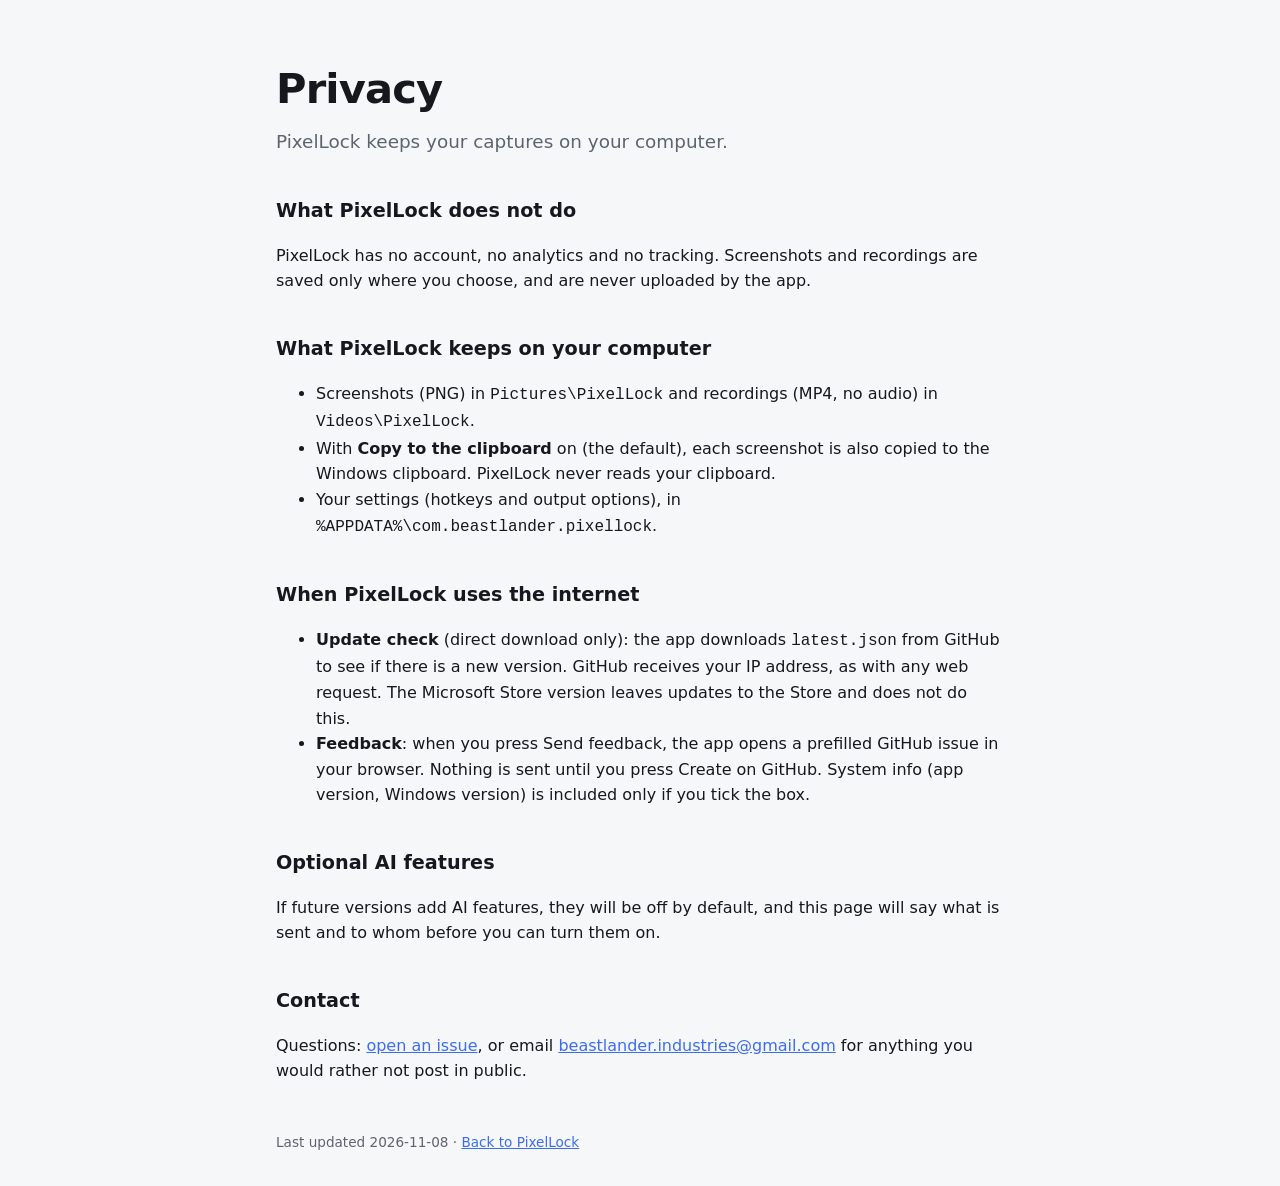
==== docs/privacy.html @ a1a61ee5 "PixelLock public site and feedback form" ====
<!doctype html>
<html lang="en">
  <head>
    <meta charset="utf-8" />
    <meta name="viewport" content="width=device-width, initial-scale=1" />
    <title>PixelLock privacy policy</title>
    <link rel="stylesheet" href="style.css" />
  </head>
  <body>
    <main>
      <h1>Privacy</h1>
      <p class="lead">PixelLock keeps your captures on your computer.</p>

      <h2>What PixelLock does not do</h2>
      <p>
        PixelLock has no account, no analytics and no tracking. Screenshots and recordings are saved
        only where you choose, and are never uploaded by the app.
      </p>

      <h2>What PixelLock keeps on your computer</h2>
      <ul>
        <li>Screenshots (PNG) in <code>Pictures\PixelLock</code> and recordings (MP4, no audio) in <code>Videos\PixelLock</code>.</li>
        <li>
          With <strong>Copy to the clipboard</strong> on (the default), each screenshot is also copied to
          the Windows clipboard. PixelLock never reads your clipboard.
        </li>
        <li>Your settings (hotkeys and output options), in <code>%APPDATA%\com.beastlander.pixellock</code>.</li>
      </ul>

      <h2>When PixelLock uses the internet</h2>
      <ul>
        <li>
          <strong>Update check</strong> (direct download only): the app downloads
          <code>latest.json</code> from GitHub to see if there is a new version. GitHub receives your
          IP address, as with any web request. The Microsoft Store version leaves updates to the
          Store and does not do this.
        </li>
        <li>
          <strong>Feedback</strong>: when you press Send feedback, the app opens a prefilled GitHub
          issue in your browser. Nothing is sent until you press Create on GitHub. System info (app
          version, Windows version) is included only if you tick the box.
        </li>
      </ul>

      <h2>Optional AI features</h2>
      <p>
        If future versions add AI features, they will be off by default, and this page will say what
        is sent and to whom before you can turn them on.
      </p>

      <h2>Contact</h2>
      <p>
        Questions: <a href="https://github.com/Beastlander/pixellock-public/issues/new/choose">open an issue</a>,
        or email <a href="mailto:beastlander.industries@gmail.com">beastlander.industries@gmail.com</a>
        for anything you would rather not post in public.
      </p>

      <footer>Last updated 2026-11-08 · <a href="./">Back to PixelLock</a></footer>
    </main>
  </body>
</html>
---- docs/style.css ----
:root {
  --bg: #f6f7f9;
  --surface: #ffffff;
  --text: #16181d;
  --muted: #5d6470;
  --border: #e2e5ea;
  --accent: #3b6cf6;
  --on-accent: #ffffff;
  color-scheme: light;
}
@media (prefers-color-scheme: dark) {
  :root {
    --bg: #15171b;
    --surface: #1e2126;
    --text: #eceef2;
    --muted: #9aa1ad;
    --border: #2c3038;
    --accent: #7b9dff;
    --on-accent: #10131a;
    color-scheme: dark;
  }
}
* { box-sizing: border-box; }
body {
  margin: 0;
  background: var(--bg);
  color: var(--text);
  font: 16px/1.6 "Segoe UI", system-ui, -apple-system, sans-serif;
}
main { max-width: 760px; margin: 0 auto; padding: 56px 16px 40px; }
h1 { font-size: 2.6rem; margin: 0 0 4px; letter-spacing: -0.02em; }
h2 { font-size: 1.2rem; margin: 40px 0 8px; }
.lead { color: var(--muted); font-size: 1.15rem; margin: 0 0 28px; }
.actions { display: flex; flex-wrap: wrap; gap: 12px; align-items: center; }
.button {
  display: inline-block;
  padding: 11px 20px;
  border-radius: 10px;
  font-weight: 600;
  text-decoration: none;
  border: 1px solid var(--accent);
}
.button.primary { background: var(--accent); color: var(--on-accent); }
.button.ghost { color: var(--text); border-color: var(--border); }
.button.ghost:hover { border-color: var(--accent); color: var(--accent); }
.meta { color: var(--muted); font-size: 0.9rem; margin-top: 10px; }
.card {
  background: var(--surface);
  border: 1px solid var(--border);
  border-radius: 12px;
  padding: 16px 20px;
  margin-top: 16px;
}
a { color: var(--accent); }
footer { color: var(--muted); font-size: 0.85rem; margin-top: 48px; }
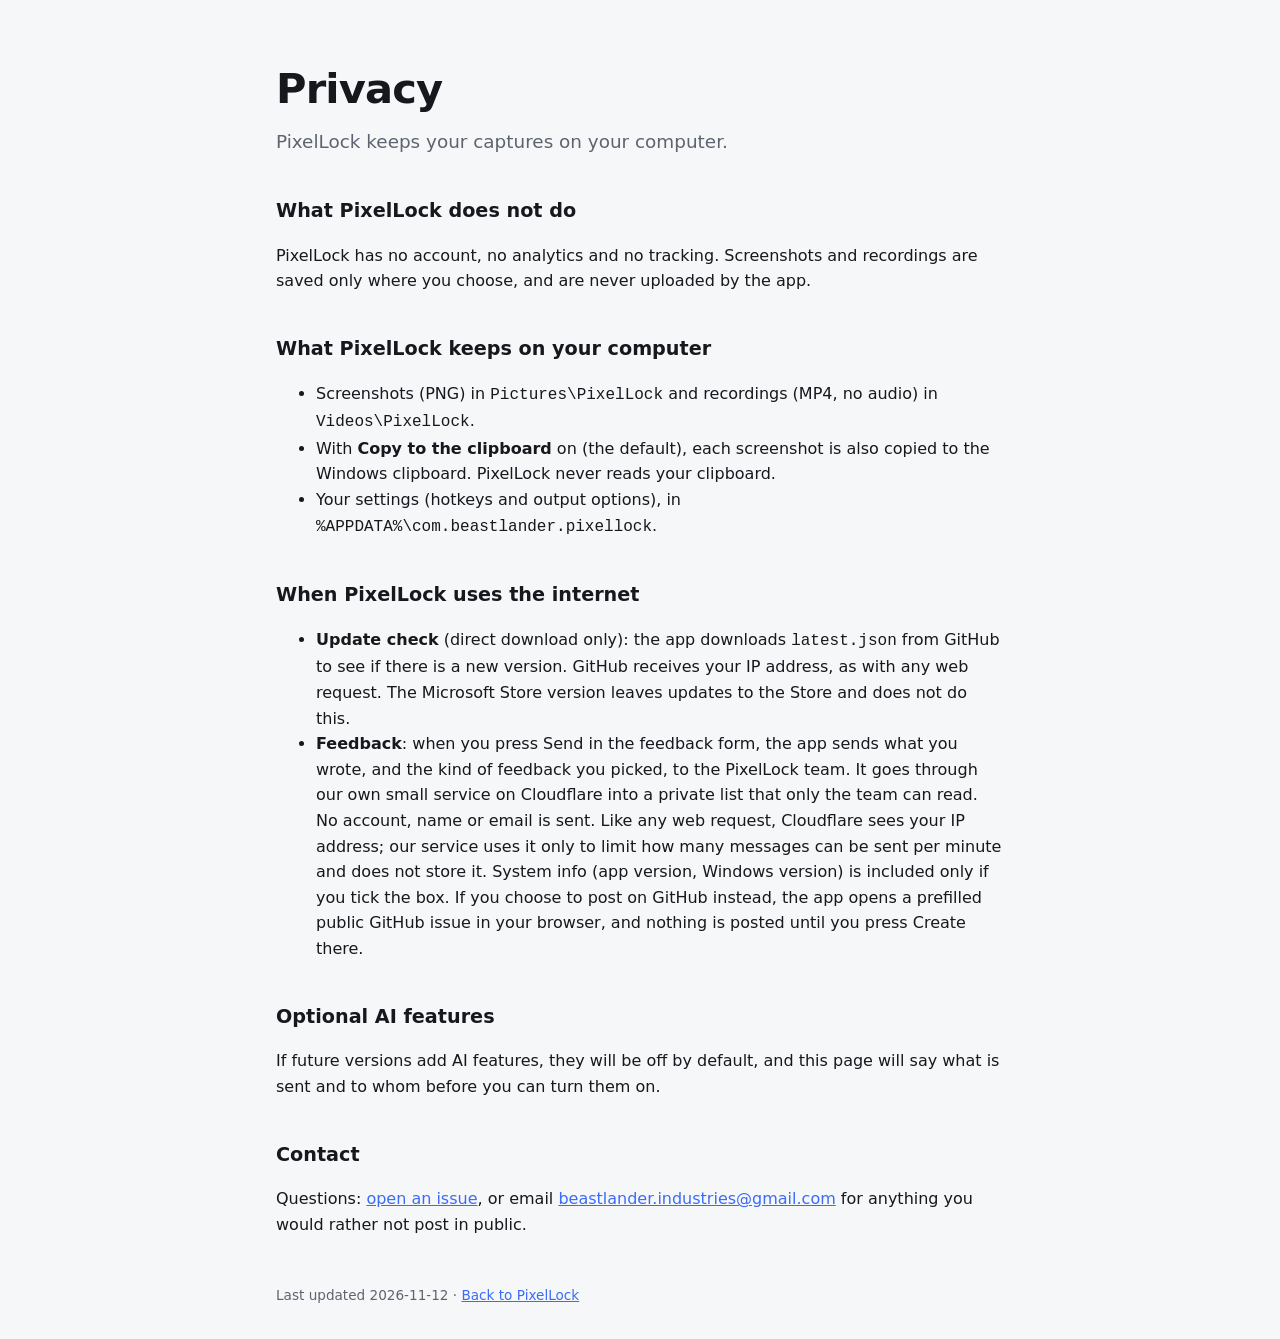
==== commit f8dda2b0: "Privacy policy: anonymous private feedback The app's feedback form now sends to the PixelLock team t" ====
--- a/docs/privacy.html
+++ b/docs/privacy.html
@@ -36,9 +36,14 @@
           Store and does not do this.
         </li>
         <li>
-          <strong>Feedback</strong>: when you press Send feedback, the app opens a prefilled GitHub
-          issue in your browser. Nothing is sent until you press Create on GitHub. System info (app
-          version, Windows version) is included only if you tick the box.
+          <strong>Feedback</strong>: when you press Send in the feedback form, the app sends what you
+          wrote, and the kind of feedback you picked, to the PixelLock team. It goes through our own
+          small service on Cloudflare into a private list that only the team can read. No account,
+          name or email is sent. Like any web request, Cloudflare sees your IP address; our service
+          uses it only to limit how many messages can be sent per minute and does not store it.
+          System info (app version, Windows version) is included only if you tick the box. If you
+          choose to post on GitHub instead, the app opens a prefilled public GitHub issue in your
+          browser, and nothing is posted until you press Create there.
         </li>
       </ul>
 
@@ -55,7 +60,7 @@
         for anything you would rather not post in public.
       </p>
 
-      <footer>Last updated 2026-11-08 · <a href="./">Back to PixelLock</a></footer>
+      <footer>Last updated 2026-11-12 · <a href="./">Back to PixelLock</a></footer>
     </main>
   </body>
 </html>
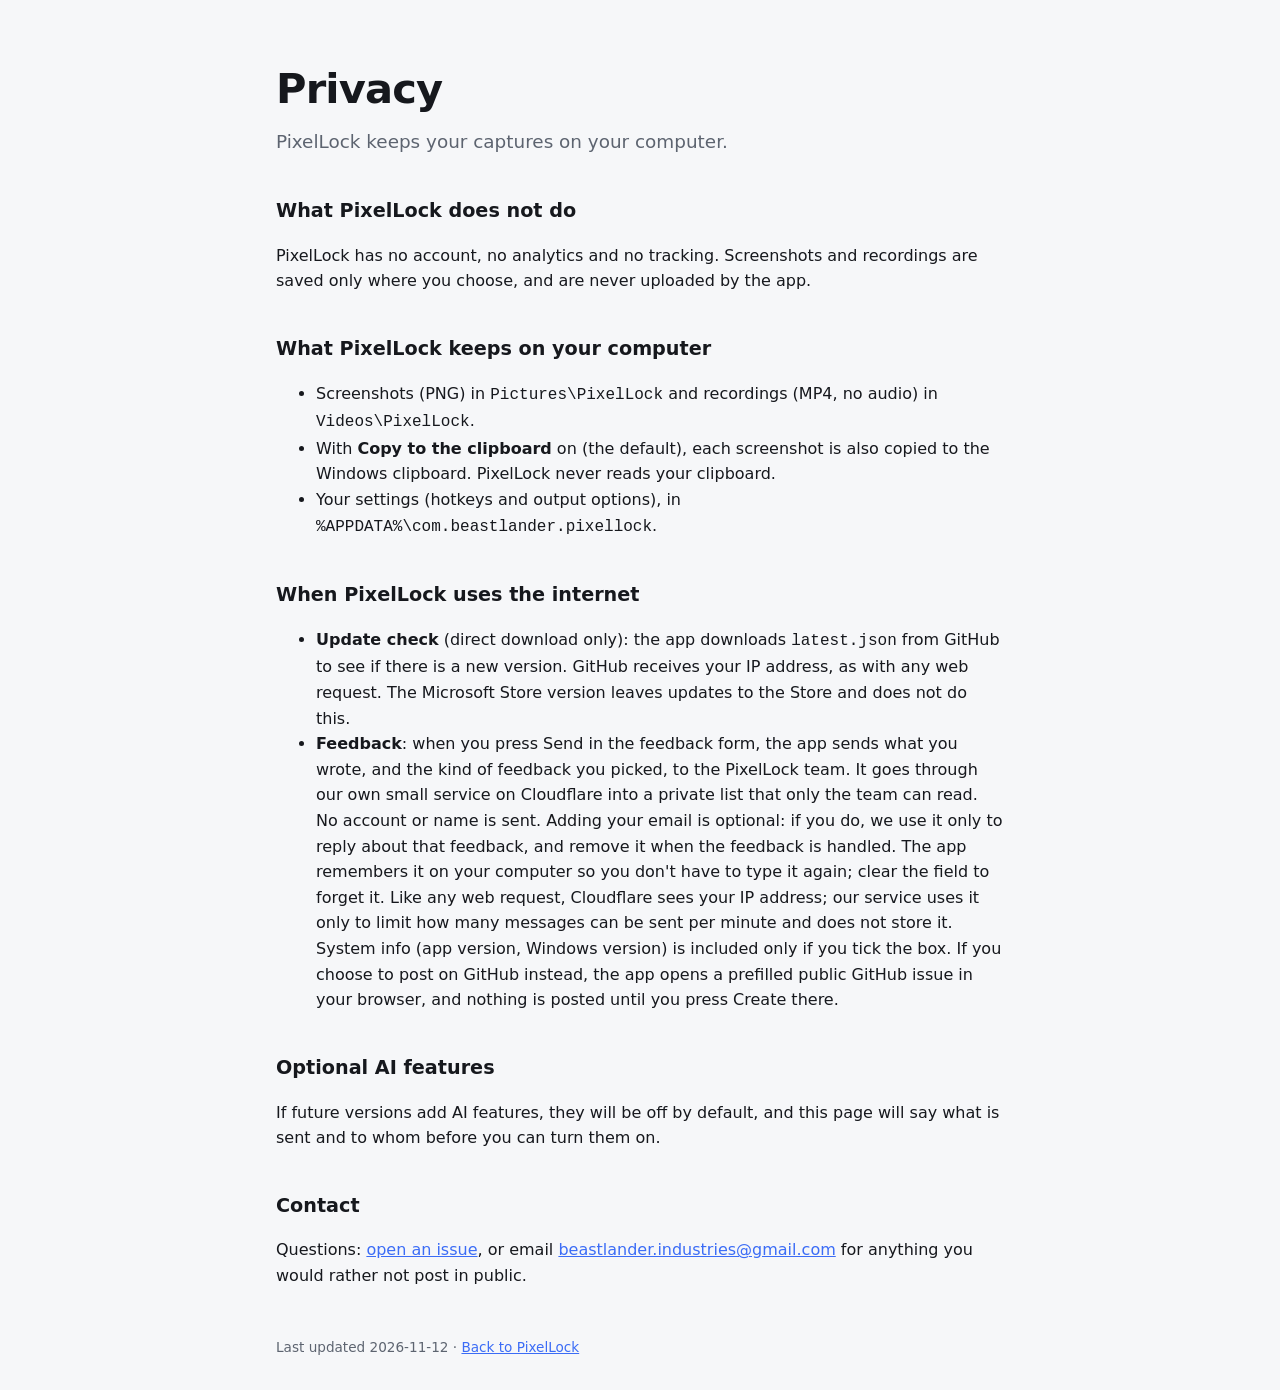
==== commit 6a1a5a73: "Privacy policy: optional reply email in feedback Co-Authored-By: Claude Opus 5.5 <noreply@anthropic." ====
--- a/docs/privacy.html
+++ b/docs/privacy.html
@@ -38,8 +38,10 @@
         <li>
           <strong>Feedback</strong>: when you press Send in the feedback form, the app sends what you
           wrote, and the kind of feedback you picked, to the PixelLock team. It goes through our own
-          small service on Cloudflare into a private list that only the team can read. No account,
-          name or email is sent. Like any web request, Cloudflare sees your IP address; our service
+          small service on Cloudflare into a private list that only the team can read. No account
+          or name is sent. Adding your email is optional: if you do, we use it only to reply about
+          that feedback, and remove it when the feedback is handled. The app remembers it on your
+          computer so you don't have to type it again; clear the field to forget it. Like any web request, Cloudflare sees your IP address; our service
           uses it only to limit how many messages can be sent per minute and does not store it.
           System info (app version, Windows version) is included only if you tick the box. If you
           choose to post on GitHub instead, the app opens a prefilled public GitHub issue in your
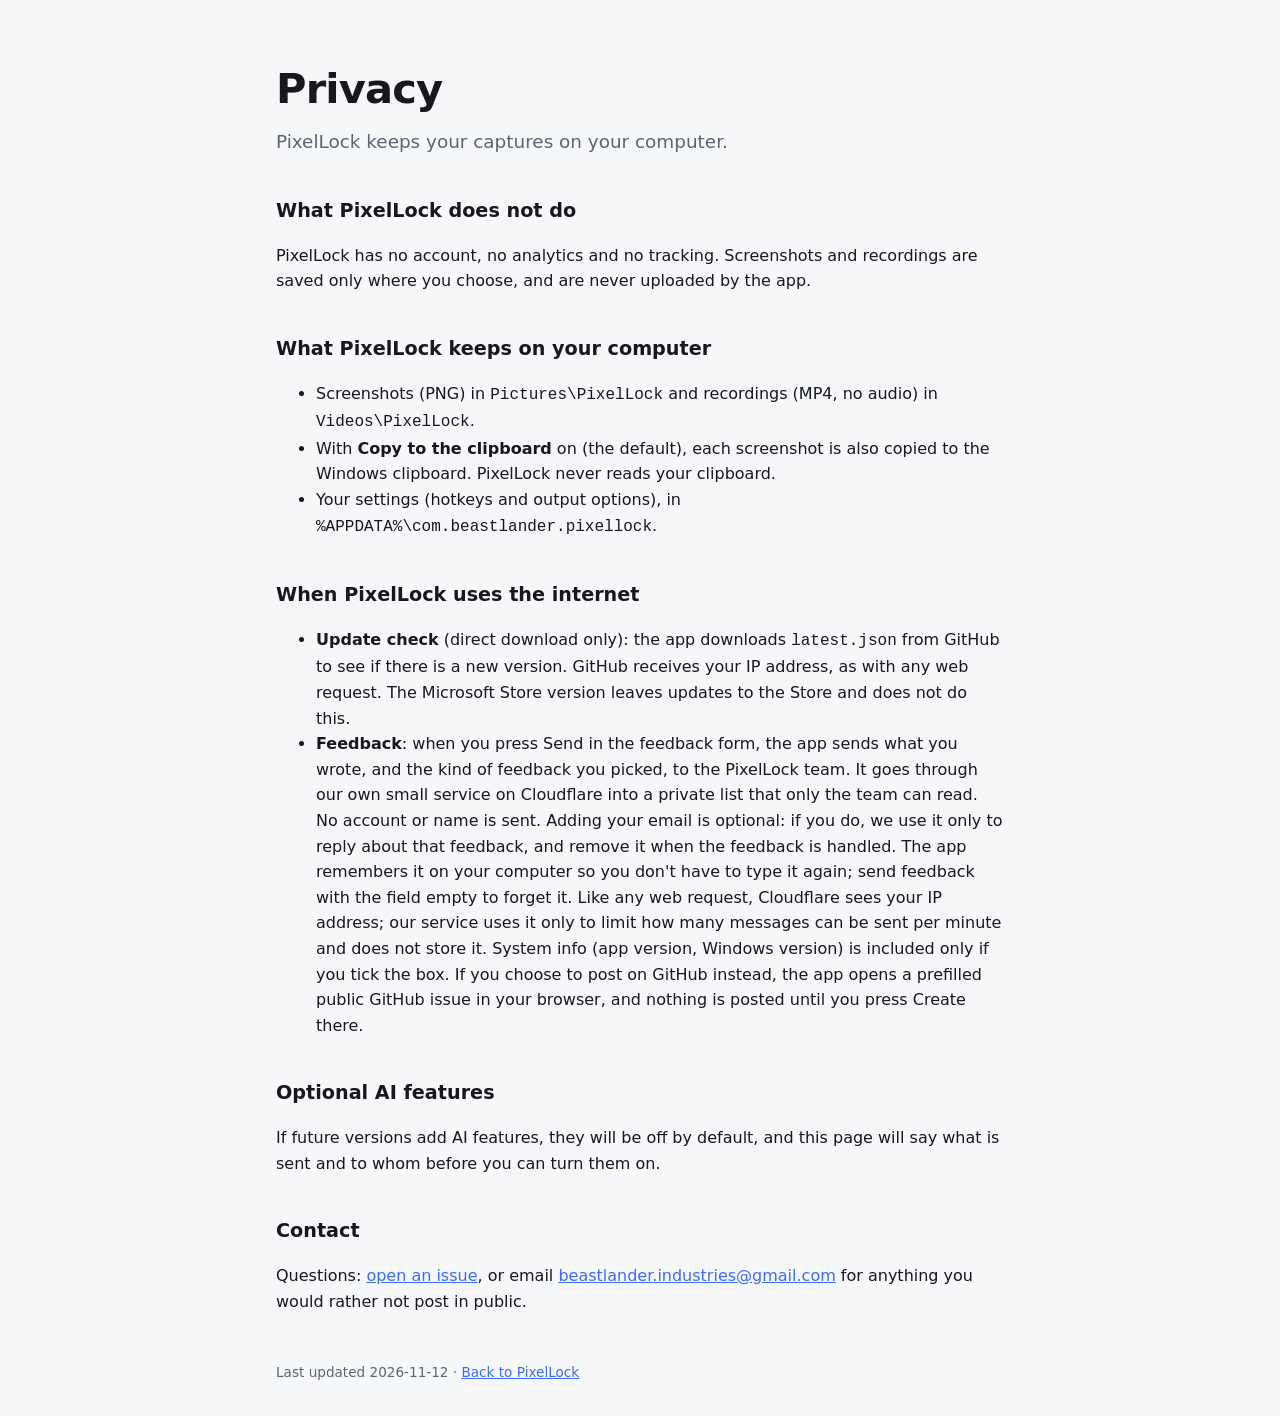
==== commit b675c9eb: "Privacy policy: how to forget the saved email Co-Authored-By: Claude Opus 5.5 <noreply@anthropic.com" ====
--- a/docs/privacy.html
+++ b/docs/privacy.html
@@ -41,7 +41,7 @@
           small service on Cloudflare into a private list that only the team can read. No account
           or name is sent. Adding your email is optional: if you do, we use it only to reply about
           that feedback, and remove it when the feedback is handled. The app remembers it on your
-          computer so you don't have to type it again; clear the field to forget it. Like any web request, Cloudflare sees your IP address; our service
+          computer so you don't have to type it again; send feedback with the field empty to forget it. Like any web request, Cloudflare sees your IP address; our service
           uses it only to limit how many messages can be sent per minute and does not store it.
           System info (app version, Windows version) is included only if you tick the box. If you
           choose to post on GitHub instead, the app opens a prefilled public GitHub issue in your
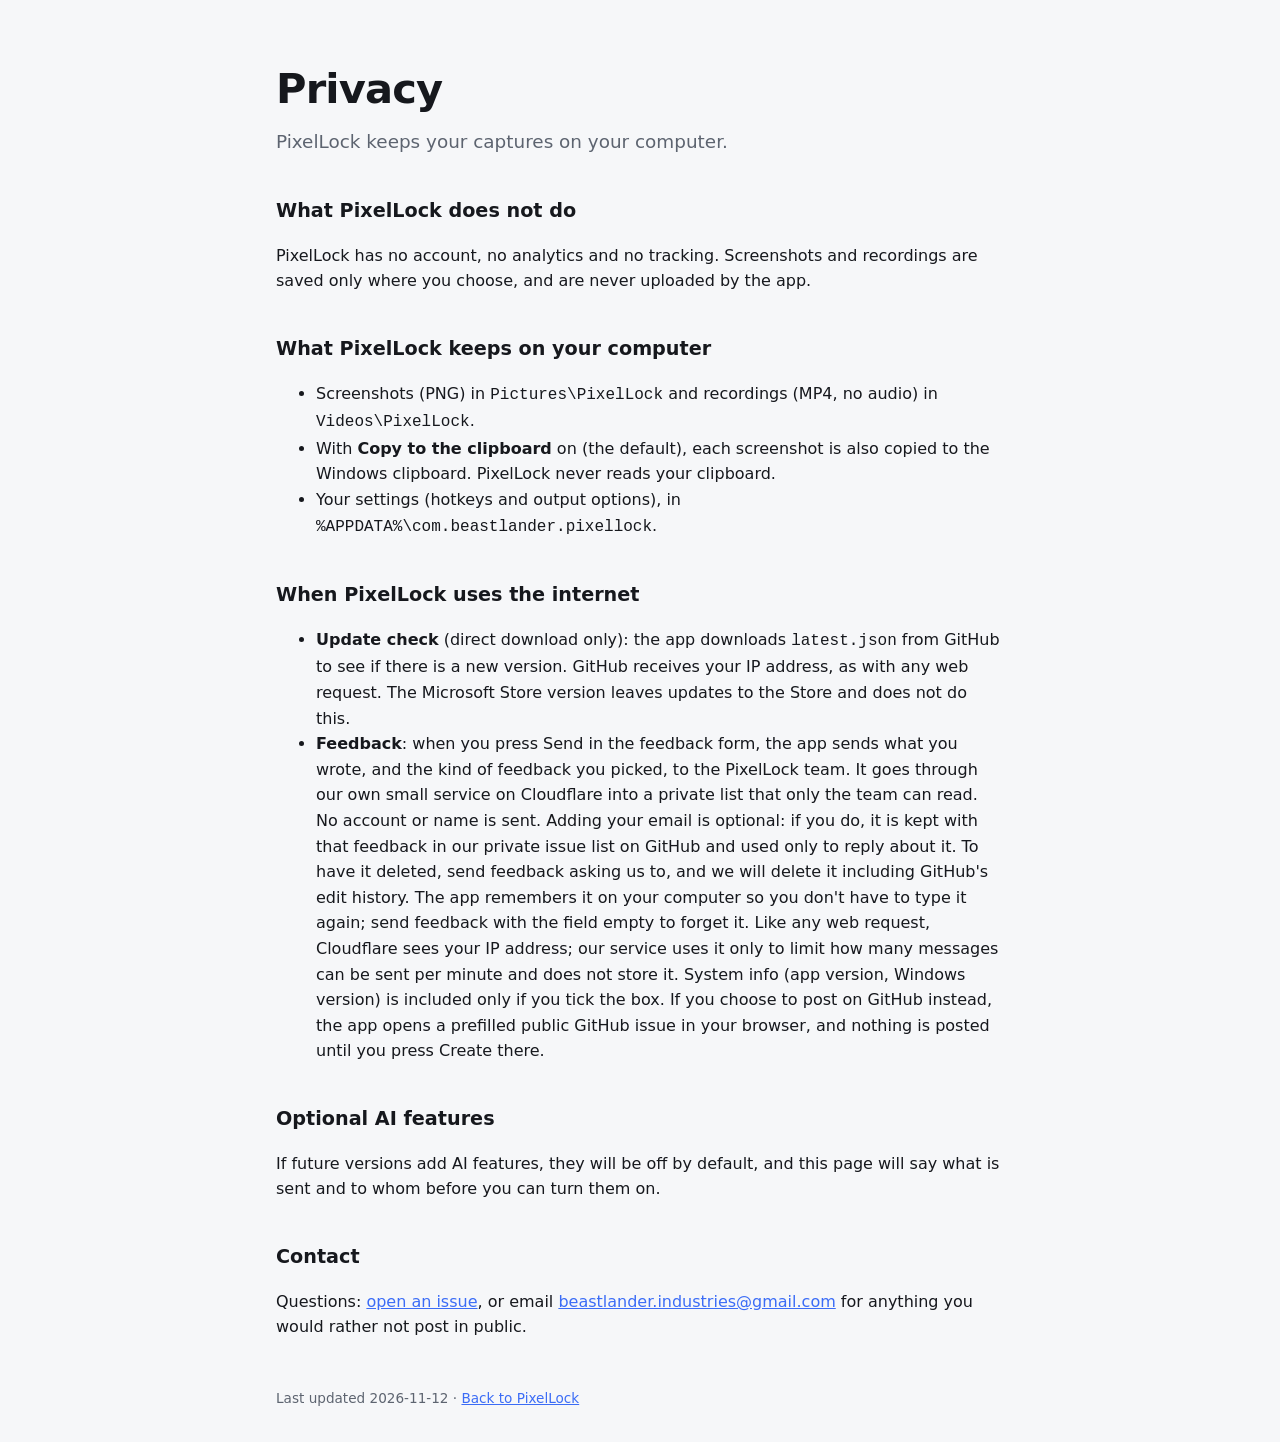
==== commit 620d788b: "Privacy policy: say exactly what happens to a reply email Co-Authored-By: Claude Opus 5.5 <noreply@a" ====
--- a/docs/privacy.html
+++ b/docs/privacy.html
@@ -39,8 +39,9 @@
           <strong>Feedback</strong>: when you press Send in the feedback form, the app sends what you
           wrote, and the kind of feedback you picked, to the PixelLock team. It goes through our own
           small service on Cloudflare into a private list that only the team can read. No account
-          or name is sent. Adding your email is optional: if you do, we use it only to reply about
-          that feedback, and remove it when the feedback is handled. The app remembers it on your
+          or name is sent. Adding your email is optional: if you do, it is kept with that feedback
+          in our private issue list on GitHub and used only to reply about it. To have it deleted,
+          send feedback asking us to, and we will delete it including GitHub's edit history. The app remembers it on your
           computer so you don't have to type it again; send feedback with the field empty to forget it. Like any web request, Cloudflare sees your IP address; our service
           uses it only to limit how many messages can be sent per minute and does not store it.
           System info (app version, Windows version) is included only if you tick the box. If you
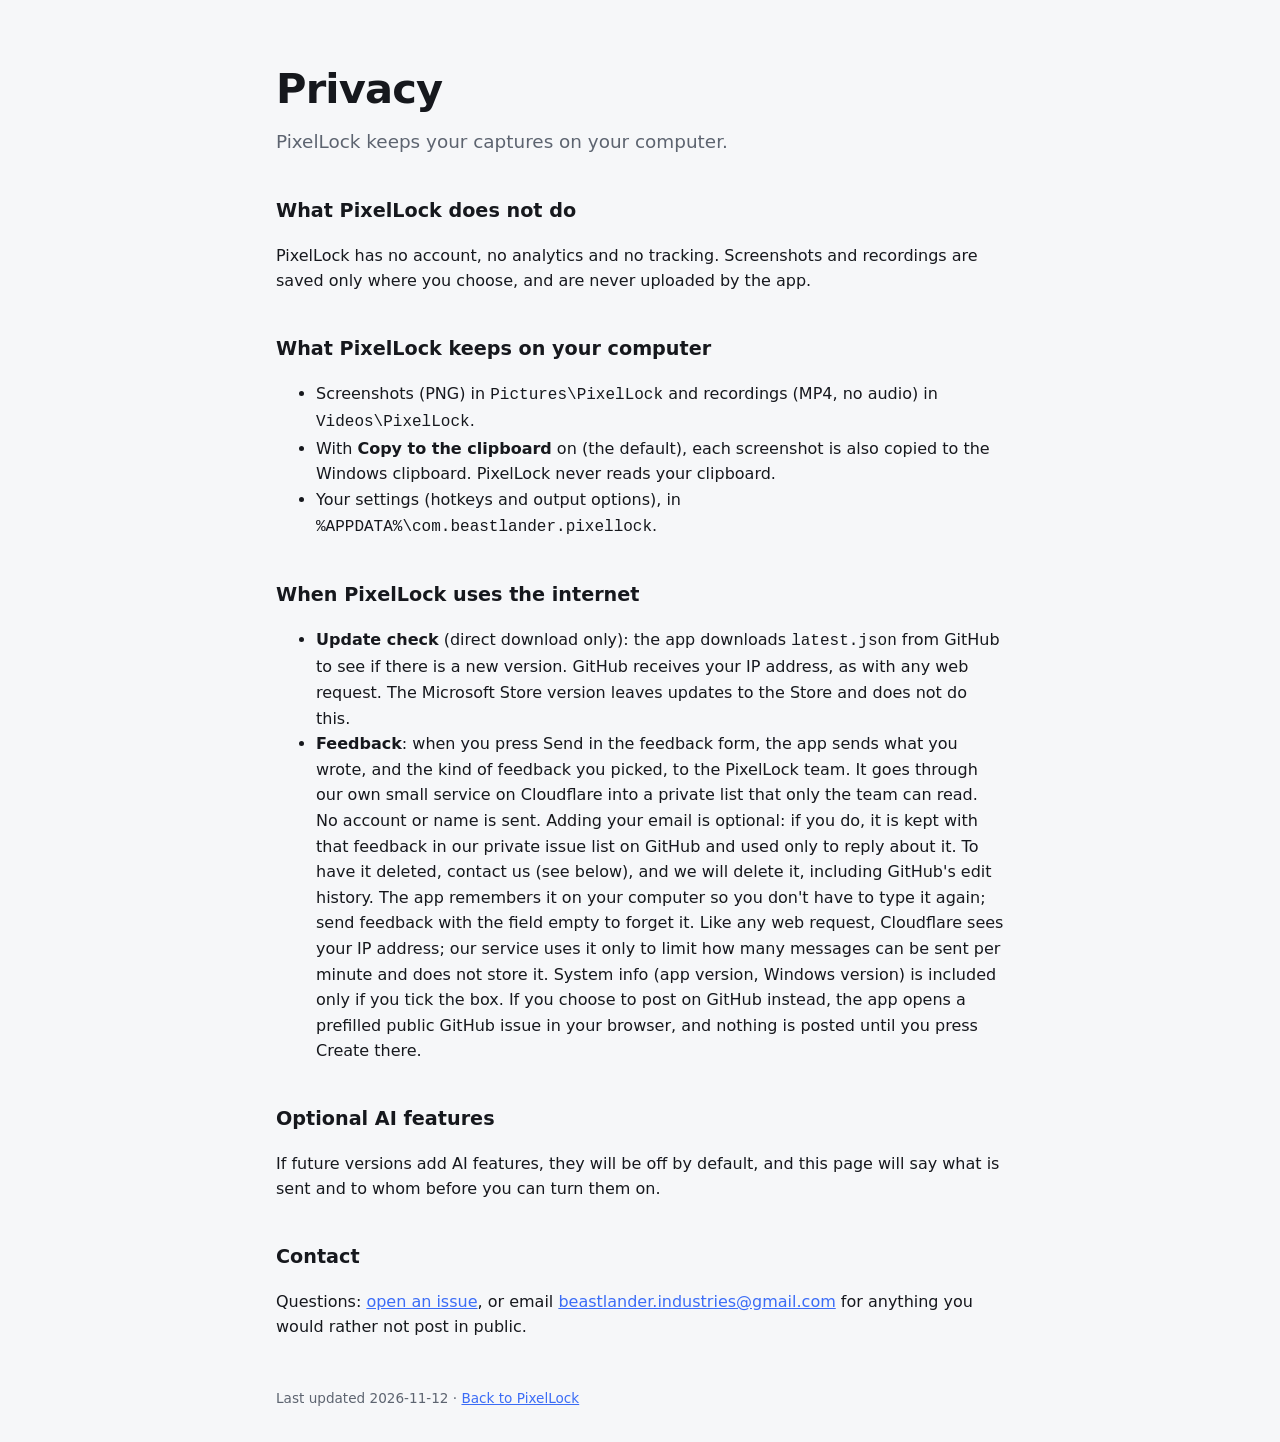
==== commit 8460fa40: "Privacy policy: point deletion requests to the contact address Co-Authored-By: Claude Opus 5.5 <nore" ====
--- a/docs/privacy.html
+++ b/docs/privacy.html
@@ -41,7 +41,7 @@
           small service on Cloudflare into a private list that only the team can read. No account
           or name is sent. Adding your email is optional: if you do, it is kept with that feedback
           in our private issue list on GitHub and used only to reply about it. To have it deleted,
-          send feedback asking us to, and we will delete it including GitHub's edit history. The app remembers it on your
+          contact us (see below), and we will delete it, including GitHub's edit history. The app remembers it on your
           computer so you don't have to type it again; send feedback with the field empty to forget it. Like any web request, Cloudflare sees your IP address; our service
           uses it only to limit how many messages can be sent per minute and does not store it.
           System info (app version, Windows version) is included only if you tick the box. If you
